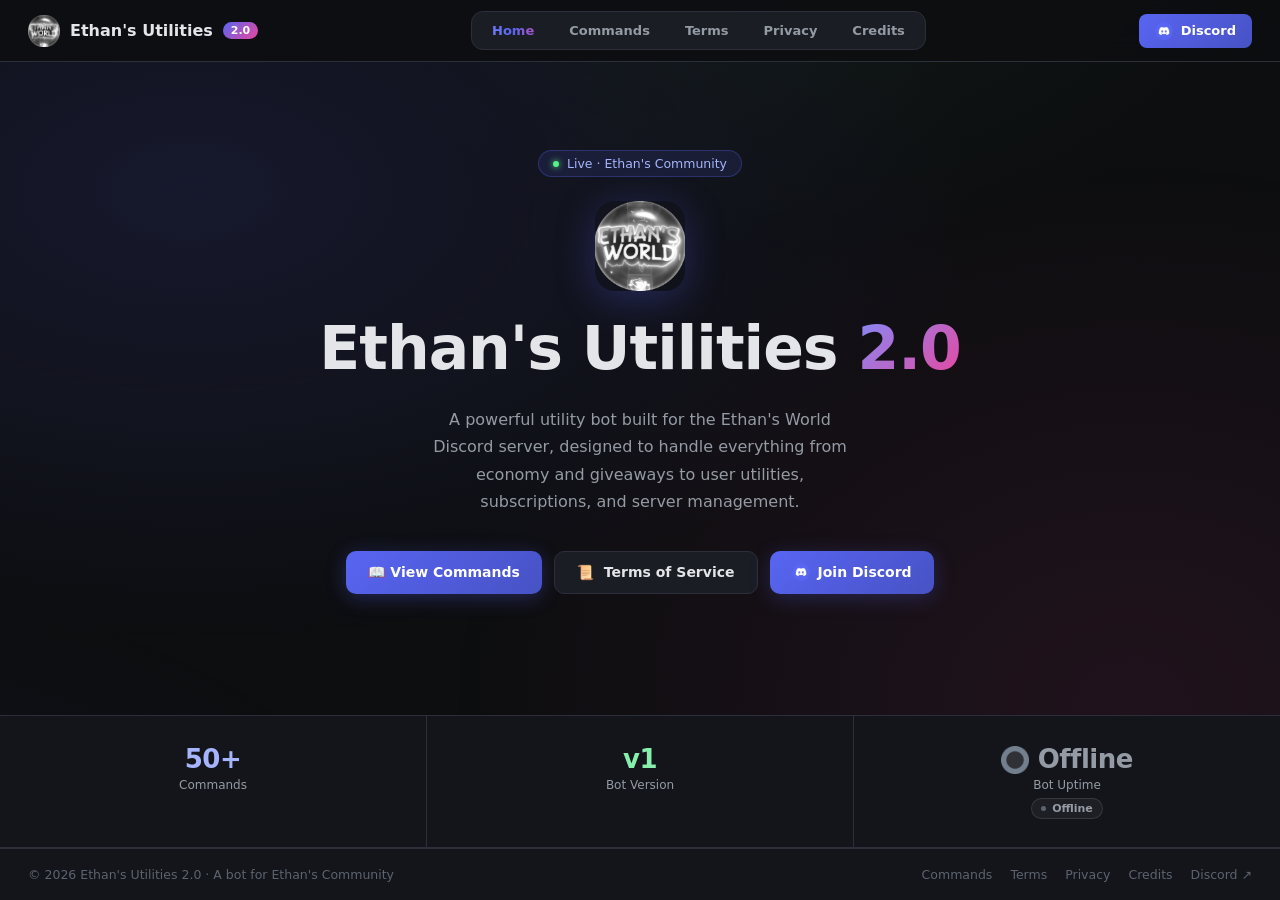
==== index.html @ a6b32e6d "Changes to be committed: Publication" ====
<!DOCTYPE html>
<html lang="en">
<head>
<meta charset="UTF-8"/>
<meta name="viewport" content="width=device-width, initial-scale=1.0"/>
<title>Ethan's Utilities 2.0</title>
<link rel="icon" href="EthanIconClean.gif"/>
<link rel="stylesheet" href="style.css"/>
<meta property="og:title" content="Ethan's Utilities 2.0"/>
<meta property="og:description" content="A powerful utility bot built for the Ethan's World Discord server, designed to handle everything from economy and giveaways to user utilities, subscriptions, and server management."/>
<meta property="og:image" content="Icons/EthansWorldBanner.png"/>
<meta property="og:type" content="website"/>
<meta name="theme-color" content="#5865f2"/>
<meta name="twitter:card" content="summary_large_image"/>
</head>
<body>


<nav class="nav" id="main-nav">
  <a class="nav-brand" href="/">
    <img src="EthanIconClean.gif" alt="Ethan's Utilities"/>
    Ethan's Utilities
    <span class="ver">2.0</span>
  </a>
  <div class="nav-links">
    <a href="/" class="active">Home</a>
    <a href="guide">Commands</a>
    <a href="terms">Terms</a>
    <a href="privacy">Privacy</a>
    <a href="credits">Credits</a>
  </div>
  <a class="nav-cta" href="https://discord.gg/ethansworld" target="_blank">
    <img class="nav-icon" src="Icons/Discord%20Icon.png" alt="Discord"/>
    <span>Discord</span>
  </a>
  <button class="nav-burger" id="nav-burger" aria-label="Open menu">
    <span></span><span></span><span></span>
  </button>
</nav>
<nav class="nav-mobile" id="nav-mobile">
  <a href="/" class="active">Home</a>
  <a href="guide">Commands</a>
  <a href="terms">Terms</a>
  <a href="privacy">Privacy</a>
  <a href="credits">Credits</a>
  <a href="https://discord.gg/ethansworld" target="_blank" class="nav-mobile-discord">
    <img src="Icons/Discord%20Icon.png" width="16" height="16" alt=""/> Join Discord
  </a>
</nav>

<div class="hero">
  <div class="hero-pill anim-hero-pill">
    <span class="dot"></span> Live · Ethan's Community
  </div>

  <img class="hero-logo anim-hero-logo"
       src="EthanIconClean.gif"
       alt="Ethan's Utilities"/>

  <h1 class="anim-hero-h1">Ethan's Utilities <em>2.0</em></h1>
  <p class="anim-hero-p">A powerful utility bot built for the Ethan's World Discord server, designed to handle everything from economy and giveaways to user utilities, subscriptions, and server management.</p>

  <div class="hero-btns anim-hero-btns">
    <a class="btn btn-accent" href="guide">📖 View Commands</a>
    <a class="btn btn-ghost"  href="terms"><img src="Icons/Scroll.png" width="17" height="17" alt="" style="object-fit:contain;vertical-align:middle;margin-right:2px"/> Terms of Service</a>
    <a class="btn btn-discord" href="https://discord.gg/ethansworld" target="_blank"><img src="Icons/Discord%20Icon.png" width="18" height="18" alt="" style="object-fit:contain;vertical-align:middle"/> Join Discord</a>
  </div>
</div>

<div class="home-stats">
  <div class="stat">
    <div class="stat-n" style="color:#a5b4fc">50+</div>
    <div class="stat-l">Commands</div>
  </div>
  <div class="stat">
    <div class="stat-n" style="color:#86efac">v1</div>
    <div class="stat-l">Bot Version</div>
  </div>
  <div class="stat" id="uptime-stat">
    <div class="stat-n" id="uptime-val" style="color:var(--sub)">Offline</div>
    <div class="stat-l">Bot Uptime</div>
    <div class="uptime-tag" id="uptime-tag" style="display:inline-flex;background:rgba(148,155,164,.08);border:1px solid rgba(148,155,164,.2);color:var(--sub)">
      <span style="width:5px;height:5px;border-radius:50%;background:var(--dim);display:inline-block"></span><span>Offline</span>
    </div>
  </div>
</div>

<footer>
  <span>© 2026 Ethan's Utilities 2.0 · A bot for Ethan's Community</span>
  <div class="foot-links">
    <a href="guide">Commands</a>
    <a href="terms">Terms</a>
    <a href="privacy">Privacy</a>
    <a href="credits">Credits</a>
    <a href="https://discord.gg/ethansworld" target="_blank">Discord ↗</a>
  </div>
</footer>

<script>

const STATUS_API  = 'http://142.248.80.164:9768/status';
const OFFLINE_ICON = 'Icons/Offline.png';

const PROXIES = [
  u => `https://api.allorigins.win/raw?url=${encodeURIComponent(u)}`,
  u => `https://corsproxy.io/?${encodeURIComponent(u)}`,
  u => `https://api.codetabs.com/v1/proxy?quest=${encodeURIComponent(u)}`,
];

function fmtUptime(sec) {
  const d = Math.floor(sec / 86400);
  const h = Math.floor((sec % 86400) / 3600);
  const m = Math.floor((sec % 3600) / 60);
  if (d > 0) return `${d}d ${h}h`;
  if (h > 0) return `${h}h ${m}m`;
  return `${m}m`;
}

function showOnline(el, tag, uptime) {
  el.textContent = fmtUptime(uptime);
  el.style.color = '#86efac';
  tag.style.cssText = 'display:inline-flex';
  tag.innerHTML = '<span class="dot-g"></span><span>Online</span>';
}

function showOffline(el, tag) {
  el.innerHTML = `<img src="${OFFLINE_ICON}" width="28" height="28" style="object-fit:contain;vertical-align:middle"/> Offline`;
  el.style.color = 'var(--sub)';
  tag.style.display    = 'inline-flex';
  tag.style.background = 'rgba(148,155,164,.08)';
  tag.style.border     = '1px solid rgba(148,155,164,.2)';
  tag.style.color      = 'var(--sub)';
  tag.innerHTML = '<span style="width:5px;height:5px;border-radius:50%;background:var(--dim);display:inline-block"></span><span>Offline</span>';
}

async function fetchStatus() {
  if (!STATUS_API) return;
  const el   = document.getElementById('uptime-val');
  const tag  = document.getElementById('uptime-tag');
  showOffline(el, tag);
  const bust = Date.now();
  const target = `${STATUS_API}?_t=${bust}`;

  for (const proxy of PROXIES) {
    try {
      const res = await fetch(proxy(target), { signal: AbortSignal.timeout(6000), cache: 'no-store' });
      if (!res.ok) continue;
      const data = await res.json();
      if (data.online && typeof data.uptime === 'number') {
        showOnline(el, tag, data.uptime);
      } else {
        showOffline(el, tag);
      }
      return; 
    } catch {
      
    }
  }

}

fetchStatus();
setInterval(fetchStatus, 60000);
</script>
<script>

(function() {
  const burger = document.getElementById('nav-burger');
  const mobile = document.getElementById('nav-mobile');
  burger.addEventListener('click', () => {
    const open = mobile.classList.toggle('open');
    burger.classList.toggle('open', open);
    burger.setAttribute('aria-label', open ? 'Close menu' : 'Open menu');
  });
  mobile.querySelectorAll('a').forEach(a => a.addEventListener('click', () => {
    mobile.classList.remove('open');
    burger.classList.remove('open');
  }));

  
  const obs = new IntersectionObserver((entries) => {
    entries.forEach(e => { if (e.isIntersecting) { e.target.classList.add('visible'); obs.unobserve(e.target); } });
  }, { threshold: 0.1 });
  document.querySelectorAll('.stat').forEach(el => { el.classList.add('reveal'); obs.observe(el); });
})();
</script>
</body>
</html>
---- style.css ----
/* ─── Base ───────────────────────────────────────────────────────── */
:root {
  --bg:       #0d0e10;
  --s1:       #13151a;
  --s2:       #1a1d24;
  --s3:       #21242d;
  --border:   #2c2f3a;
  --accent:   #5865f2;
  --accentlo: rgba(88,101,242,0.12);
  --accentbr: rgba(88,101,242,0.3);
  --pink:     #eb459e;
  --green:    #57f287;
  --yellow:   #fee75c;
  --red:      #ed4245;
  --text:     #e3e5e8;
  --sub:      #949ba4;
  --dim:      #5c6370;
  --rule:     #58a6ff;
}
*,*::before,*::after { box-sizing: border-box; margin: 0; padding: 0; }
html { scroll-behavior: smooth; }
body {
  font-family: 'Segoe UI', system-ui, -apple-system, sans-serif;
  background: var(--bg); color: var(--text);
  min-height: 100vh; display: flex; flex-direction: column;
  -webkit-font-smoothing: antialiased;
  position: relative;
}

/* ─── Global animated background ─────────────────────────────────── */
/* Pure CSS, transform-only → zero paint/layout cost, GPU composited  */
body::before {
  content: '';
  position: fixed;
  /* Oversized so drift never reveals edges */
  inset: -30%;
  z-index: -1;
  pointer-events: none;
  background:
    radial-gradient(ellipse 55% 45% at 28% 32%,  rgba(88,101,242,.13)  0%, transparent 70%),
    radial-gradient(ellipse 48% 55% at 74% 68%,  rgba(235,69,158,.09)  0%, transparent 70%),
    radial-gradient(ellipse 35% 35% at 58% 12%,  rgba(87,242,135,.05)  0%, transparent 70%),
    radial-gradient(ellipse 40% 30% at 10% 80%,  rgba(88,101,242,.06)  0%, transparent 70%);
  will-change: transform;
  animation: bg-drift 28s ease-in-out infinite alternate;
}
@keyframes bg-drift {
  0%   { transform: translate(0%,   0%)   scale(1);    }
  25%  { transform: translate(-2%,  1.5%) scale(1.02); }
  50%  { transform: translate(1%,   -2%)  scale(.99);  }
  75%  { transform: translate(2.5%, 1%)   scale(1.01); }
  100% { transform: translate(-1%,  2.5%) scale(1.02); }
}

a { color: inherit; text-decoration: none; }
button { cursor: pointer; border: none; background: none; font: inherit; color: inherit; }

/* ─── Link underline animation ────────────────────────────────────── */

/* Nav + footer: block/flex children — use translateX slide (needs overflow:hidden) */
.nav-links a,
.foot-links a,
.nav-mobile.open a:not(.nav-mobile-discord) {
  position: relative;
  overflow: hidden;
}
.nav-links a::after,
.foot-links a::after,
.nav-mobile.open a:not(.nav-mobile-discord)::after {
  content: '';
  position: absolute;
  bottom: 0; left: 0;
  height: 2px; width: 100%;
  background: linear-gradient(90deg, #818cf8, #5865f2, #eb459e, #5865f2, #818cf8);
  background-size: 200% auto;
  transform: translateX(-101%);
  transition: transform .38s cubic-bezier(.4,0,.2,1);
  border-radius: 2px;
  pointer-events: none;
}
.nav-links a:not(.active):hover::after,
.foot-links a:hover::after,
.nav-mobile.open a:not(.active):not(.nav-mobile-discord):hover::after {
  transform: translateX(0%);
  animation: link-gradient 3s linear infinite;
}

/* Inline content links: use scaleX — no overflow:hidden needed, safe for wrapping text */
.inner a:not(.btn),
.priv-block a,
.verdict a,
.tos-notice a {
  position: relative;
}
.inner a:not(.btn)::after,
.priv-block a::after,
.verdict a::after,
.tos-notice a::after {
  content: '';
  position: absolute;
  bottom: 0; left: 0;
  height: 2px; width: 100%;
  background: linear-gradient(90deg, #818cf8, #5865f2, #eb459e, #5865f2, #818cf8);
  background-size: 200% auto;
  transform: scaleX(0);
  transform-origin: left;
  transition: transform .38s cubic-bezier(.4,0,.2,1);
  border-radius: 2px;
  pointer-events: none;
}
.inner a:not(.btn):hover::after,
.priv-block a:hover::after,
.verdict a:hover::after,
.tos-notice a:hover::after {
  transform: scaleX(1);
  animation: link-gradient 3s linear infinite;
}

@keyframes link-gradient {
  0%   { background-position: 0%   0%; }
  50%  { background-position: 100% 0%; }
  100% { background-position: 0%   0%; }
}

/* ─── Navbar ─────────────────────────────────────────────────────── */
.nav {
  position: sticky; top: 0; z-index: 200;
  background: rgba(13,14,16,0.88);
  backdrop-filter: blur(16px);
  border-bottom: 1px solid var(--border);
  padding: 0 28px; height: 62px;
  display: flex; align-items: center; justify-content: space-between; gap: 16px;
}

/* ── Burger button — always hidden until mobile breakpoint ── */
.nav-burger {
  display: none; /* hidden on desktop */
  flex-direction: column;
  justify-content: space-between;
  width: 22px; height: 16px;
  background: none; border: none; cursor: pointer; padding: 0; flex-shrink: 0;
  z-index: 202;
}
.nav-burger span {
  display: block; width: 100%; height: 2px;
  background: var(--text); border-radius: 2px;
  transition: transform .28s cubic-bezier(.4,0,.2,1), opacity .2s ease, background .2s;
}
.nav-burger.open span:nth-child(1) { transform: translateY(7px) rotate(45deg); background: #a5b4fc; }
.nav-burger.open span:nth-child(2) { opacity: 0; }
.nav-burger.open span:nth-child(3) { transform: translateY(-7px) rotate(-45deg); background: #a5b4fc; }

/* ── Mobile nav drawer — ONLY renders on mobile ── */
/* On desktop this element MUST NOT appear — achieved via display:none default + media query */
.nav-mobile {
  display: none; /* default hidden on all sizes */
}

@keyframes slideDown {
  from { opacity: 0; transform: translateY(-10px); }
  to   { opacity: 1; transform: translateY(0); }
}
.nav-brand {
  display: flex; align-items: center; gap: 10px;
  font-size: 16px; font-weight: 700; white-space: nowrap;
}
.nav-brand img { width: 32px; height: 32px; border-radius: 8px; object-fit: cover; }
.nav-brand .ver {
  font-size: 11px; font-weight: 600;
  background: linear-gradient(135deg, var(--accent), var(--pink));
  color: #fff; padding: 2px 8px; border-radius: 20px;
}
.nav-links {
  display: flex; gap: 3px;
  background: var(--s2);
  border: 1px solid var(--border);
  border-radius: 12px;
  padding: 4px;
}
.nav-links a {
  font-size: 13px; font-weight: 600; color: var(--sub);
  padding: 7px 16px; border-radius: 8px;
  transition: background .2s, color .2s, box-shadow .2s;
  display: block; white-space: nowrap;
}
.nav-links a:hover { color: var(--text); }
/* Override underline position for pill nav — sit it right under the text */
.nav-links a::after { bottom: 5px; }
/* Only show underline on hover for non-active links */
.nav-links a.active::after { display: none; }
.nav-links a.active {
  background: none;
  box-shadow: none;
  background: linear-gradient(90deg, #818cf8, #5865f2, #eb459e);
  -webkit-background-clip: text;
  -webkit-text-fill-color: transparent;
  background-clip: text;
  font-weight: 700;
}
.nav-cta {
  display: flex; align-items: center; gap: 8px;
  background: linear-gradient(135deg, var(--accent), #4752c4);
  color: #fff; font-size: 13px; font-weight: 600;
  padding: 8px 16px; border-radius: 8px;
  white-space: nowrap;
  transition: filter .15s, transform .15s;
}
.nav-cta:hover { filter: brightness(1.15); transform: translateY(-1px); }
.nav-cta svg { flex-shrink: 0; }

/* ─── Buttons ────────────────────────────────────────────────────── */
.btn {
  display: inline-flex; align-items: center; gap: 8px;
  padding: 12px 22px; border-radius: 10px;
  font-size: 14px; font-weight: 600;
  transition: transform .25s cubic-bezier(.34,1.56,.64,1), box-shadow .3s ease, filter .2s ease;
  white-space: nowrap;
  position: relative; overflow: hidden;
  isolation: isolate;
}

/* ── Shimmer sweep ── */
.btn::after {
  content: '';
  position: absolute;
  inset: 0;
  background: linear-gradient(105deg,
    transparent 35%,
    rgba(255,255,255,0.18) 50%,
    transparent 65%
  );
  transform: translateX(-100%) skewX(-15deg);
  transition: none;
  pointer-events: none;
  z-index: 1;
}
.btn:hover::after { animation: btn-shimmer .6s cubic-bezier(.4,0,.2,1) forwards; }
@keyframes btn-shimmer {
  0%   { transform: translateX(-120%) skewX(-15deg); opacity: 1; }
  100% { transform: translateX(120%) skewX(-15deg); opacity: 1; }
}

/* ── Glow ring pseudo-element (behind the button) ── */
.btn::before {
  content: '';
  position: absolute;
  inset: -3px;
  border-radius: 14px;
  opacity: 0;
  transition: opacity .3s ease;
  z-index: -1;
  pointer-events: none;
}

/* Lift with spring bounce */
.btn:hover  { transform: translateY(-3px) scale(1.015); }
.btn:active { transform: translateY(0px) scale(0.98); transition-duration: .1s; }

/* ── Accent button ── */
.btn-accent {
  background: linear-gradient(135deg, var(--accent), #4752c4);
  color: #fff;
  box-shadow: 0 4px 20px rgba(88,101,242,.3);
}
.btn-accent::before {
  background: conic-gradient(from 90deg at 50% 50%, #818cf8, #5865f2, #eb459e, #5865f2, #818cf8);
  filter: blur(4px);
}
.btn-accent:hover {
  box-shadow: 0 8px 32px rgba(88,101,242,.55), 0 2px 8px rgba(88,101,242,.3);
}
.btn-accent:hover::before { opacity: 1; }

/* ── Ghost button ── */
.btn-ghost {
  background: var(--s2); color: var(--text);
  border: 1px solid var(--border);
}
.btn-ghost::before {
  background: conic-gradient(from 90deg at 50% 50%, rgba(255,255,255,.15), transparent, rgba(255,255,255,.15));
  filter: blur(3px);
}
.btn-ghost:hover {
  background: var(--s3);
  border-color: rgba(255,255,255,.15);
  box-shadow: 0 6px 20px rgba(0,0,0,.3);
}
.btn-ghost:hover::before { opacity: 0.6; }

/* ── Discord button ── */
.btn-discord {
  background: linear-gradient(135deg, #5865f2, #4752c4);
  color: #fff;
  box-shadow: 0 4px 20px rgba(88,101,242,.25);
}
.btn-discord::before {
  background: conic-gradient(from 90deg at 50% 50%, #818cf8, #5865f2, #4752c4, #5865f2, #818cf8);
  filter: blur(4px);
}
.btn-discord:hover {
  box-shadow: 0 8px 30px rgba(88,101,242,.5), 0 2px 8px rgba(88,101,242,.25);
}
.btn-discord:hover::before { opacity: 1; }

/* ── Pink button ── */
.btn-pink {
  background: linear-gradient(135deg, var(--pink), #a0369d);
  color: #fff; box-shadow: 0 4px 20px rgba(235,69,158,.25);
}
.btn-pink:hover {
  filter: brightness(1.12);
  box-shadow: 0 8px 28px rgba(235,69,158,.45);
}

/* ─── Inner page wrapper ─────────────────────────────────────────── */
.inner { width: 100%; max-width: 860px; margin: 0 auto; padding: 56px 24px 90px; flex: 1; }
.inner-header { margin-bottom: 40px; }
.inner-header h2 { font-size: 28px; font-weight: 800; letter-spacing: -0.5px; margin-bottom: 6px; }
.inner-header p { font-size: 14px; color: var(--sub); }
.divider { height: 1px; background: var(--border); margin: 32px 0; }

/* ─── HOME ───────────────────────────────────────────────────────── */
.hero {
  display: flex; flex-direction: column; align-items: center;
  text-align: center; padding: 88px 24px 64px; gap: 24px;
  flex: 1;
}
.hero-pill {
  display: inline-flex; align-items: center; gap: 8px;
  background: var(--accentlo); border: 1px solid var(--accentbr);
  color: #a5b4fc; font-size: 12.5px; font-weight: 500;
  padding: 5px 14px; border-radius: 20px;
}
.hero-pill .dot {
  width: 6px; height: 6px; border-radius: 50%;
  background: var(--green); display: inline-block;
  box-shadow: 0 0 6px var(--green);
}
.hero-logo {
  width: 90px; height: 90px; border-radius: 20px;
  object-fit: cover;
  box-shadow: 0 8px 40px rgba(88,101,242,0.3);
}
.hero h1 {
  font-size: clamp(34px,6vw,60px); font-weight: 800;
  line-height: 1.12; letter-spacing: -1px;
}
.hero h1 em {
  font-style: normal;
  background: linear-gradient(135deg, #818cf8, var(--pink));
  -webkit-background-clip: text; -webkit-text-fill-color: transparent; background-clip: text;
}
.hero p { font-size: 16px; color: var(--sub); max-width: 440px; line-height: 1.7; }
.hero-btns { display: flex; gap: 12px; flex-wrap: wrap; justify-content: center; margin-top: 12px; }

/* Stats bar */
.home-stats {
  display: flex; flex-wrap: wrap; justify-content: center;
  border-top: 1px solid var(--border); border-bottom: 1px solid var(--border);
  background: var(--s1);
}
.stat {
  flex: 1; min-width: 130px;
  display: flex; flex-direction: column; align-items: center;
  padding: 28px 20px;
  border-right: 1px solid var(--border);
}
.stat:last-child { border-right: none; }
.stat-n { font-size: 26px; font-weight: 800; letter-spacing: -0.5px; }
.stat-l { font-size: 12px; color: var(--sub); margin-top: 4px; font-weight: 500; }

/* Uptime badge */
.uptime-tag {
  display: inline-flex; align-items: center; gap: 6px;
  font-size: 11px; font-weight: 600;
  background: rgba(87,242,135,.08); border: 1px solid rgba(87,242,135,.2);
  color: #86efac; padding: 3px 9px; border-radius: 20px; margin-top: 6px;
}
.uptime-tag .dot-g { width: 5px; height: 5px; border-radius: 50%; background: var(--green); animation: pulse-g 2s infinite; }
@keyframes pulse-g { 0%,100%{ opacity:1; box-shadow:0 0 0 0 rgba(87,242,135,.4); } 50%{ opacity:.8; box-shadow:0 0 0 4px rgba(87,242,135,0); } }

/* ─── COMMANDS ───────────────────────────────────────────────────── */
.cmd-tabs { display: flex; gap: 6px; flex-wrap: wrap; margin-bottom: 32px; }
.cmd-tab {
  font-size: 13px; font-weight: 600;
  padding: 7px 16px; border-radius: 8px;
  background: var(--s2); color: var(--sub);
  border: 1px solid var(--border);
  transition: background .15s, color .15s, border-color .15s;
}
.cmd-tab:hover { color: var(--text); }
.cmd-tab.active { background: var(--accentlo); color: #a5b4fc; border-color: var(--accentbr); }
.cmd-section { display: none; }
.cmd-section.on { display: block; }
.cmd-group { margin-bottom: 32px; }
.cmd-group-title {
  font-size: 13px; font-weight: 700; color: var(--sub);
  text-transform: uppercase; letter-spacing: .8px;
  margin-bottom: 12px;
  display: flex; align-items: center; gap: 8px;
}
.cmd-group-title::after { content: ''; flex: 1; height: 1px; background: var(--border); }
.cmd-grid { display: flex; flex-direction: column; gap: 6px; }
.cmd-card {
  display: flex; align-items: flex-start; gap: 14px;
  background: var(--s1); border: 1px solid var(--border);
  border-radius: 10px; padding: 14px 16px;
  transition: border-color .15s, background .15s;
}
.cmd-card:hover { background: var(--s2); border-color: #3d4252; }
.cmd-chip {
  min-width: 38px; height: 38px;
  background: var(--accentlo); border: 1px solid var(--accentbr);
  border-radius: 8px; display: flex; align-items: center; justify-content: center;
  font-size: 17px; flex-shrink: 0;
}
.cmd-name {
  font-family: 'Courier New', Courier, monospace;
  font-size: 13.5px; font-weight: 700; color: #a5b4fc;
  margin-bottom: 3px;
}
.cmd-desc { font-size: 13px; color: var(--sub); line-height: 1.5; }
.cmd-badge {
  background: var(--s3); padding: 1px 5px; border-radius: 4px;
  font-size: 12px; font-family: 'Courier New', monospace;
}
.info-box {
  background: var(--s1); border: 1px solid var(--border);
  border-radius: 10px; padding: 14px 16px;
  font-size: 13px; color: var(--sub); line-height: 1.6;
}
.info-box-gold {
  background: rgba(251,191,36,.05); border: 1px solid rgba(251,191,36,.2);
  border-radius: 10px; padding: 14px 16px;
  font-size: 13px; color: #fcd34d; line-height: 1.6;
}

/* ─── TOS ────────────────────────────────────────────────────────── */
.tos-notice {
  display: flex; align-items: flex-start; gap: 12px;
  background: var(--accentlo); border: 1px solid var(--accentbr);
  border-radius: 10px; padding: 16px 18px; margin-bottom: 32px;
  font-size: 13.5px; color: #a5b4fc; line-height: 1.6;
}
.tos-notice .icon { font-size: 18px; flex-shrink: 0; margin-top: 1px; }
.rule-list { display: flex; flex-direction: column; gap: 2px; }
.rule-item {
  display: flex; gap: 14px; align-items: flex-start;
  padding: 16px; border-radius: 10px;
  transition: background .15s;
}
.rule-item:hover { background: var(--s1); }
.rule-num {
  min-width: 32px; height: 32px;
  background: var(--s2); border: 1px solid var(--border);
  border-radius: 7px; display: flex; align-items: center; justify-content: center;
  font-size: 11.5px; font-weight: 700; color: var(--sub); flex-shrink: 0; margin-top: 1px;
}
.rule-title { font-size: 14px; font-weight: 700; color: var(--text); margin-bottom: 5px; }
.rule-text { font-size: 13.5px; color: var(--sub); line-height: 1.65; padding-left: 10px; border-left: 2px solid var(--border); }
.rule-text ul { padding-left: 14px; margin-top: 4px; }
.rule-text ul li { list-style: disc; margin-bottom: 3px; }
.rule-sep { height: 1px; background: var(--border); margin: 4px 16px; }
.verdict {
  margin-top: 24px;
  background: rgba(87,242,135,.05); border: 1px solid rgba(87,242,135,.2);
  border-radius: 10px; padding: 16px 18px;
  font-size: 13.5px; color: #9ef5be; line-height: 1.65;
}
.verdict strong { color: var(--green); }

/* ─── PRIVACY ────────────────────────────────────────────────────── */
.priv-block {
  background: var(--s1); border: 1px solid var(--border);
  border-radius: 12px; padding: 24px 26px; margin-bottom: 14px;
}
.priv-block h3 { font-size: 15px; font-weight: 700; margin-bottom: 12px; display: flex; align-items: center; gap: 9px; }
.priv-block p, .priv-block li { font-size: 13.5px; color: var(--sub); line-height: 1.7; }
.priv-block ul { padding-left: 18px; margin-top: 8px; }
.priv-block li { margin-bottom: 4px; }
.priv-block a { color: var(--accent); }
.priv-block a:hover { text-decoration: underline; }

/* ─── Level badge ────────────────────────────────────────────────── */
.lvl-badge {
  display: inline-block; font-size: 10.5px; font-weight: 700;
  background: rgba(251,191,36,.12); color: #fcd34d;
  border: 1px solid rgba(251,191,36,.25);
  padding: 1px 7px; border-radius: 20px;
  margin-left: 6px; vertical-align: middle;
}

/* ─── Custom icons ───────────────────────────────────────────────── */
.page-icon {
  width: 28px; height: 28px; object-fit: contain;
  vertical-align: middle; margin-right: 6px;
}
.nav-icon {
  width: 18px; height: 18px; object-fit: contain;
  vertical-align: middle;
}
.tos-icon {
  width: 22px; height: 22px; object-fit: contain;
  flex-shrink: 0; margin-top: 1px;
}

/* ─── CREDITS ────────────────────────────────────────────────────── */
.credits-hero {
  text-align: center; padding: 48px 24px 32px;
  display: flex; flex-direction: column; align-items: center; gap: 12px;
}
.credits-hero img { width: 72px; height: 72px; border-radius: 16px; box-shadow: 0 6px 32px rgba(88,101,242,.3); }
.credits-hero h2 { font-size: 24px; font-weight: 800; }
.credits-hero p { font-size: 13.5px; color: var(--sub); max-width: 400px; line-height: 1.65; }
.version-badge {
  display: inline-flex; align-items: center; gap: 8px;
  background: linear-gradient(135deg, rgba(88,101,242,.15), rgba(235,69,158,.1));
  border: 1px solid rgba(88,101,242,.3);
  color: #a5b4fc; font-size: 13px; font-weight: 700;
  padding: 6px 16px; border-radius: 20px;
}
.credit-grid { display: flex; flex-direction: column; gap: 10px; margin-bottom: 32px; }
.credit-card {
  display: flex; align-items: center; gap: 16px;
  background: var(--s1); border: 1px solid var(--border);
  border-radius: 12px; padding: 18px 20px;
  transition: border-color .15s, background .15s;
}
.credit-card:hover { background: var(--s2); border-color: #3d4252; }
.credit-avatar {
  width: 48px; height: 48px; border-radius: 50%;
  background: linear-gradient(135deg, var(--accent), var(--pink));
  display: flex; align-items: center; justify-content: center;
  font-size: 20px; flex-shrink: 0;
  border: 2px solid var(--border);
}
.credit-avatar.gold { background: linear-gradient(135deg, #f59e0b, #d97706); }
.credit-avatar.blue { background: linear-gradient(135deg, #3b82f6, #1d4ed8); }
.credit-avatar.purple { background: linear-gradient(135deg, #8b5cf6, #6d28d9); }
.credit-avatar.teal { background: linear-gradient(135deg, #14b8a6, #0d9488); }
.credit-info { flex: 1; }
.credit-name { font-size: 15px; font-weight: 700; color: var(--text); margin-bottom: 3px; }
.credit-role {
  display: inline-block; font-size: 11.5px; font-weight: 600;
  padding: 2px 9px; border-radius: 20px; margin-bottom: 5px;
}
.role-founder { background: rgba(245,158,11,.12); color: #fbbf24; border: 1px solid rgba(245,158,11,.25); }
.role-dev { background: rgba(88,101,242,.12); color: #a5b4fc; border: 1px solid rgba(88,101,242,.25); }
.role-contributor { background: rgba(139,92,246,.12); color: #c4b5fd; border: 1px solid rgba(139,92,246,.25); }
.role-tester { background: rgba(20,184,166,.12); color: #5eead4; border: 1px solid rgba(20,184,166,.25); }
.credit-id { font-size: 12px; color: var(--dim); font-family: 'Courier New', monospace; }
.testers-grid { display: grid; grid-template-columns: repeat(auto-fill, minmax(240px, 1fr)); gap: 8px; }

/* ─── FOOTER ─────────────────────────────────────────────────────── */
footer {
  background: var(--s1); border-top: 1px solid var(--border);
  padding: 18px 28px;
  display: flex; align-items: center; justify-content: space-between;
  flex-wrap: wrap; gap: 12px;
}
footer span { font-size: 12.5px; color: var(--dim); }
.foot-links { display: flex; gap: 18px; align-items: center; }
.foot-links a { font-size: 12.5px; color: var(--dim); transition: color .15s; }
.foot-links a:hover { color: var(--sub); }

/* ─── Entrance animations ────────────────────────────────────────── */
@keyframes fadeInUp {
  from { opacity: 0; transform: translateY(18px); }
  to   { opacity: 1; transform: translateY(0); }
}
@keyframes fadeIn {
  from { opacity: 0; }
  to   { opacity: 1; }
}
.anim-hero-pill { animation: fadeInUp .5s ease .05s both; }
.anim-hero-logo  { animation: fadeInUp .5s ease .1s  both; }
.anim-hero-h1    { animation: fadeInUp .5s ease .18s both; }
.anim-hero-p     { animation: fadeInUp .5s ease .26s both; }
.anim-hero-btns  { animation: fadeInUp .5s ease .34s both; }

/* Scroll-reveal (applied by JS) */
.reveal { opacity: 0; transform: translateY(16px); transition: opacity .5s ease, transform .5s ease; }
.reveal.visible { opacity: 1; transform: none; }

/* ─── Responsive ─────────────────────────────────────────────────── */
@media (max-width: 768px) {
  /* Show burger, hide desktop nav elements */
  .nav-burger { display: flex; }
  .nav-links   { display: none; }
  .nav-cta     { display: none; }

  /* Mobile nav drawer — defined ONLY in this breakpoint so it never shows on desktop */
  .nav-mobile.open {
    display: flex;
    flex-direction: column;
    position: fixed;
    top: 62px; left: 0; right: 0;
    background: rgba(10,11,14,0.98);
    backdrop-filter: blur(24px);
    -webkit-backdrop-filter: blur(24px);
    border-bottom: 1px solid var(--border);
    padding: 10px 14px 14px;
    gap: 3px;
    z-index: 201;
    animation: slideDown .22s cubic-bezier(.4,0,.2,1);
    box-shadow: 0 12px 40px rgba(0,0,0,.5);
  }
  .nav-mobile.open a {
    font-size: 14px; font-weight: 600; color: var(--sub);
    padding: 11px 14px; border-radius: 9px;
    transition: background .15s, color .15s;
    display: block;
  }
  .nav-mobile.open a:hover { background: var(--s2); color: var(--text); }
  .nav-mobile.open a.active {
    background: var(--accentlo);
    color: #a5b4fc;
    border: 1px solid var(--accentbr);
  }
  .nav-mobile.open .nav-mobile-discord {
    margin-top: 6px;
    display: flex; align-items: center; gap: 8px; justify-content: center;
    background: linear-gradient(135deg, var(--accent), #4752c4);
    color: #fff; font-size: 14px; font-weight: 600;
    padding: 11px 14px; border-radius: 9px;
  }

  .nav { padding: 0 16px; }
  .inner { padding: 36px 16px 70px; }
  .hero { padding: 60px 16px 48px; }
  .stat { min-width: 100px; padding: 20px 12px; }
  .cmd-tab { font-size: 12px; padding: 6px 12px; }
  footer { padding: 14px 16px; }
  .testers-grid { grid-template-columns: 1fr; }
  .credit-grid { grid-template-columns: 1fr; }
  .hero h1 { font-size: clamp(28px, 9vw, 44px); }
  .hero-btns { flex-direction: column; align-items: stretch; }
  .hero-btns .btn { justify-content: center; }
}

@media (max-width: 480px) {
  .cmd-tabs { gap: 4px; flex-wrap: wrap; }
  .cmd-tab { font-size: 11.5px; padding: 6px 10px; }
  .inner-header h2 { font-size: 22px; }
  .home-stats { flex-direction: column; }
  .stat { border-right: none; border-bottom: 1px solid var(--border); }
  .stat:last-child { border-bottom: none; }
}
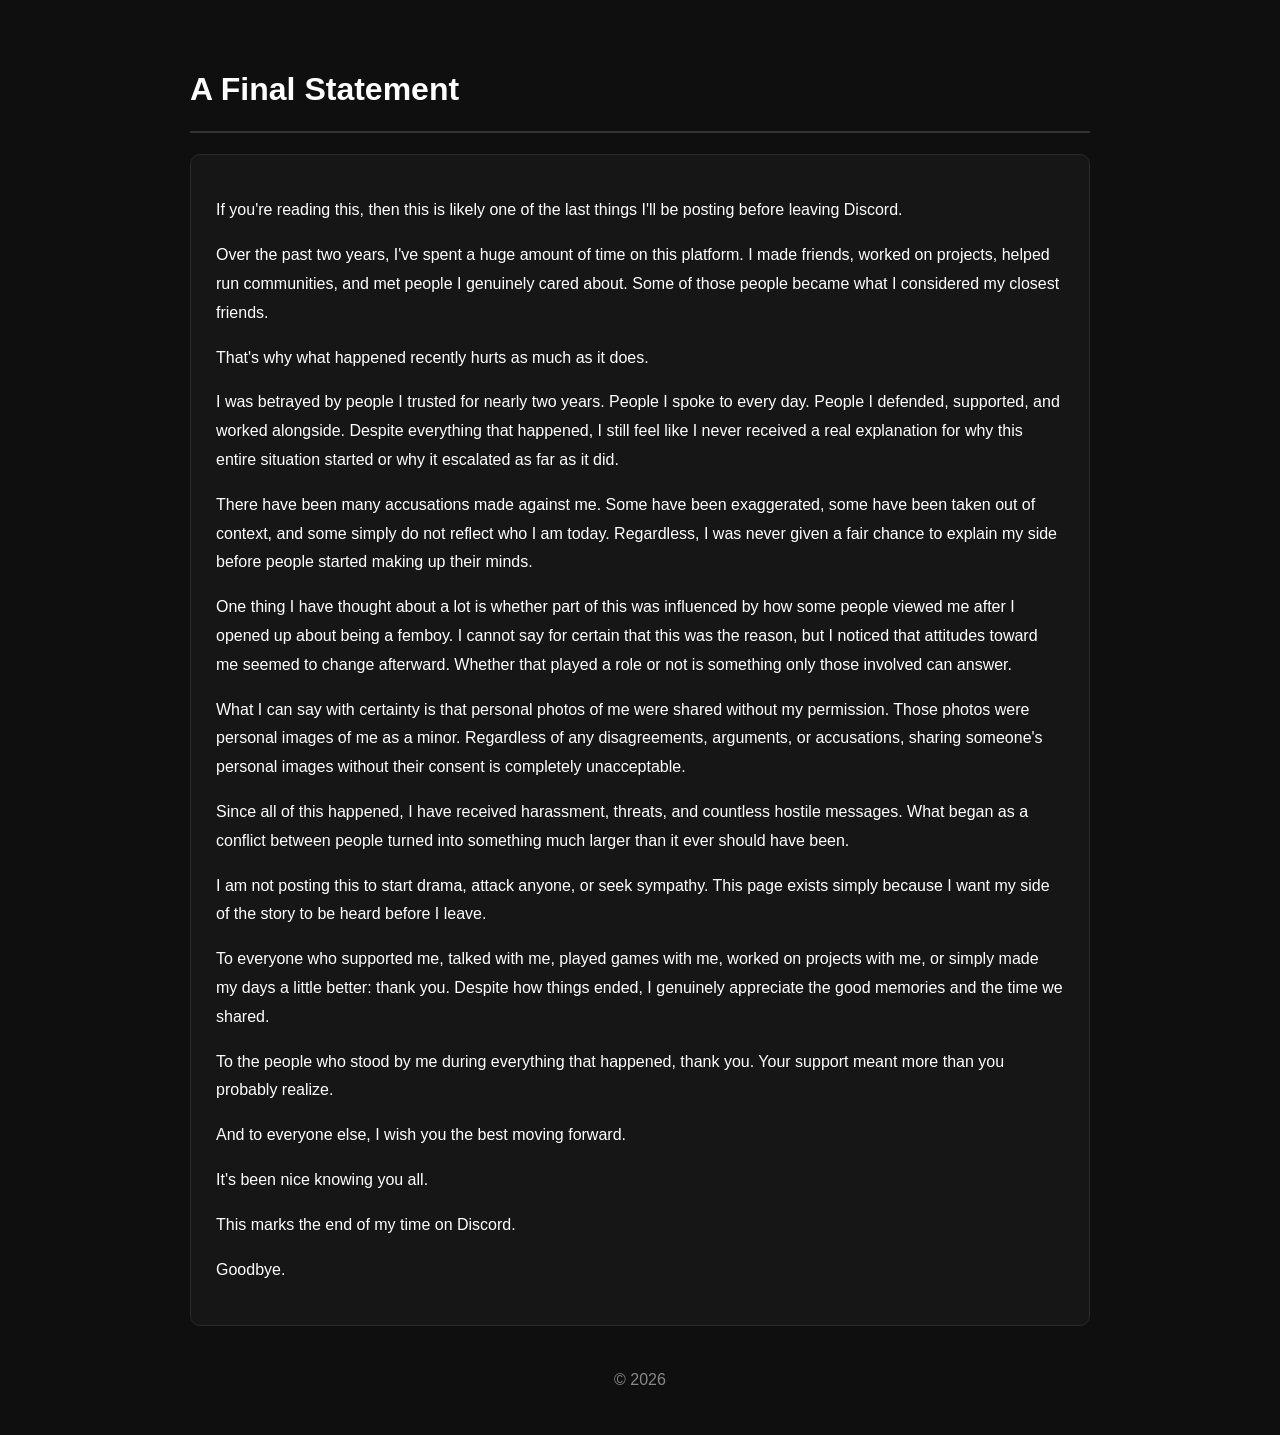
==== commit c0f9eb19: "Update index.html" ====
--- a/index.html
+++ b/index.html
@@ -1,188 +1,112 @@
 <!DOCTYPE html>
+
 <html lang="en">
 <head>
-<meta charset="UTF-8"/>
-<meta name="viewport" content="width=device-width, initial-scale=1.0"/>
-<title>Ethan's Utilities 2.0</title>
-<link rel="icon" href="EthanIconClean.gif"/>
-<link rel="stylesheet" href="style.css"/>
-<meta property="og:title" content="Ethan's Utilities 2.0"/>
-<meta property="og:description" content="A powerful utility bot built for the Ethan's World Discord server, designed to handle everything from economy and giveaways to user utilities, subscriptions, and server management."/>
-<meta property="og:image" content="Icons/EthansWorldBanner.png"/>
-<meta property="og:type" content="website"/>
-<meta name="theme-color" content="#5865f2"/>
-<meta name="twitter:card" content="summary_large_image"/>
+<meta charset="UTF-8">
+<meta name="viewport" content="width=device-width, initial-scale=1.0">
+<title>A Final Statement</title>
+<style>
+body {
+    font-family: Arial, sans-serif;
+    background: #0f0f0f;
+    color: #ffffff;
+    max-width: 900px;
+    margin: 0 auto;
+    padding: 40px 20px;
+    line-height: 1.8;
+}
+
+h1 {
+border-bottom: 2px solid #333;
+padding-bottom: 12px;
+}
+
+.container {
+background: #161616;
+border: 1px solid #2a2a2a;
+border-radius: 10px;
+padding: 25px;
+margin-top: 20px;
+}
+
+.footer {
+margin-top: 40px;
+color: #888;
+text-align: center;
+} </style>
+
 </head>
 <body>
 
+<h1>A Final Statement</h1>
 
-<nav class="nav" id="main-nav">
-  <a class="nav-brand" href="/">
-    <img src="EthanIconClean.gif" alt="Ethan's Utilities"/>
-    Ethan's Utilities
-    <span class="ver">2.0</span>
-  </a>
-  <div class="nav-links">
-    <a href="/" class="active">Home</a>
-    <a href="guide">Commands</a>
-    <a href="terms">Terms</a>
-    <a href="privacy">Privacy</a>
-    <a href="credits">Credits</a>
-  </div>
-  <a class="nav-cta" href="https://discord.gg/ethansworld" target="_blank">
-    <img class="nav-icon" src="Icons/Discord%20Icon.png" alt="Discord"/>
-    <span>Discord</span>
-  </a>
-  <button class="nav-burger" id="nav-burger" aria-label="Open menu">
-    <span></span><span></span><span></span>
-  </button>
-</nav>
-<nav class="nav-mobile" id="nav-mobile">
-  <a href="/" class="active">Home</a>
-  <a href="guide">Commands</a>
-  <a href="terms">Terms</a>
-  <a href="privacy">Privacy</a>
-  <a href="credits">Credits</a>
-  <a href="https://discord.gg/ethansworld" target="_blank" class="nav-mobile-discord">
-    <img src="Icons/Discord%20Icon.png" width="16" height="16" alt=""/> Join Discord
-  </a>
-</nav>
+<div class="container">
 
-<div class="hero">
-  <div class="hero-pill anim-hero-pill">
-    <span class="dot"></span> Live · Ethan's Community
-  </div>
+<p>
+If you're reading this, then this is likely one of the last things I'll be posting before leaving Discord.
+</p>
 
-  <img class="hero-logo anim-hero-logo"
-       src="EthanIconClean.gif"
-       alt="Ethan's Utilities"/>
+<p>
+Over the past two years, I've spent a huge amount of time on this platform. I made friends, worked on projects, helped run communities, and met people I genuinely cared about. Some of those people became what I considered my closest friends.
+</p>
 
-  <h1 class="anim-hero-h1">Ethan's Utilities <em>2.0</em></h1>
-  <p class="anim-hero-p">A powerful utility bot built for the Ethan's World Discord server, designed to handle everything from economy and giveaways to user utilities, subscriptions, and server management.</p>
+<p>
+That's why what happened recently hurts as much as it does.
+</p>
 
-  <div class="hero-btns anim-hero-btns">
-    <a class="btn btn-accent" href="guide">📖 View Commands</a>
-    <a class="btn btn-ghost"  href="terms"><img src="Icons/Scroll.png" width="17" height="17" alt="" style="object-fit:contain;vertical-align:middle;margin-right:2px"/> Terms of Service</a>
-    <a class="btn btn-discord" href="https://discord.gg/ethansworld" target="_blank"><img src="Icons/Discord%20Icon.png" width="18" height="18" alt="" style="object-fit:contain;vertical-align:middle"/> Join Discord</a>
-  </div>
+<p>
+I was betrayed by people I trusted for nearly two years. People I spoke to every day. People I defended, supported, and worked alongside. Despite everything that happened, I still feel like I never received a real explanation for why this entire situation started or why it escalated as far as it did.
+</p>
+
+<p>
+There have been many accusations made against me. Some have been exaggerated, some have been taken out of context, and some simply do not reflect who I am today. Regardless, I was never given a fair chance to explain my side before people started making up their minds.
+</p>
+
+<p>
+One thing I have thought about a lot is whether part of this was influenced by how some people viewed me after I opened up about being a femboy. I cannot say for certain that this was the reason, but I noticed that attitudes toward me seemed to change afterward. Whether that played a role or not is something only those involved can answer.
+</p>
+
+<p>
+What I can say with certainty is that personal photos of me were shared without my permission. Those photos were personal images of me as a minor. Regardless of any disagreements, arguments, or accusations, sharing someone's personal images without their consent is completely unacceptable.
+</p>
+
+<p>
+Since all of this happened, I have received harassment, threats, and countless hostile messages. What began as a conflict between people turned into something much larger than it ever should have been.
+</p>
+
+<p>
+I am not posting this to start drama, attack anyone, or seek sympathy. This page exists simply because I want my side of the story to be heard before I leave.
+</p>
+
+<p>
+To everyone who supported me, talked with me, played games with me, worked on projects with me, or simply made my days a little better: thank you. Despite how things ended, I genuinely appreciate the good memories and the time we shared.
+</p>
+
+<p>
+To the people who stood by me during everything that happened, thank you. Your support meant more than you probably realize.
+</p>
+
+<p>
+And to everyone else, I wish you the best moving forward.
+</p>
+
+<p>
+It's been nice knowing you all.
+</p>
+
+<p>
+This marks the end of my time on Discord.
+</p>
+
+<p>
+Goodbye.
+</p>
+
 </div>
 
-<div class="home-stats">
-  <div class="stat">
-    <div class="stat-n" style="color:#a5b4fc">50+</div>
-    <div class="stat-l">Commands</div>
-  </div>
-  <div class="stat">
-    <div class="stat-n" style="color:#86efac">v1</div>
-    <div class="stat-l">Bot Version</div>
-  </div>
-  <div class="stat" id="uptime-stat">
-    <div class="stat-n" id="uptime-val" style="color:var(--sub)">Offline</div>
-    <div class="stat-l">Bot Uptime</div>
-    <div class="uptime-tag" id="uptime-tag" style="display:inline-flex;background:rgba(148,155,164,.08);border:1px solid rgba(148,155,164,.2);color:var(--sub)">
-      <span style="width:5px;height:5px;border-radius:50%;background:var(--dim);display:inline-block"></span><span>Offline</span>
-    </div>
-  </div>
+<div class="footer">
+© 2026
 </div>
 
-<footer>
-  <span>© 2026 Ethan's Utilities 2.0 · A bot for Ethan's Community</span>
-  <div class="foot-links">
-    <a href="guide">Commands</a>
-    <a href="terms">Terms</a>
-    <a href="privacy">Privacy</a>
-    <a href="credits">Credits</a>
-    <a href="https://discord.gg/ethansworld" target="_blank">Discord ↗</a>
-  </div>
-</footer>
-
-<script>
-
-const STATUS_API  = 'http://142.248.80.164:9768/status';
-const OFFLINE_ICON = 'Icons/Offline.png';
-
-const PROXIES = [
-  u => `https://api.allorigins.win/raw?url=${encodeURIComponent(u)}`,
-  u => `https://corsproxy.io/?${encodeURIComponent(u)}`,
-  u => `https://api.codetabs.com/v1/proxy?quest=${encodeURIComponent(u)}`,
-];
-
-function fmtUptime(sec) {
-  const d = Math.floor(sec / 86400);
-  const h = Math.floor((sec % 86400) / 3600);
-  const m = Math.floor((sec % 3600) / 60);
-  if (d > 0) return `${d}d ${h}h`;
-  if (h > 0) return `${h}h ${m}m`;
-  return `${m}m`;
-}
-
-function showOnline(el, tag, uptime) {
-  el.textContent = fmtUptime(uptime);
-  el.style.color = '#86efac';
-  tag.style.cssText = 'display:inline-flex';
-  tag.innerHTML = '<span class="dot-g"></span><span>Online</span>';
-}
-
-function showOffline(el, tag) {
-  el.innerHTML = `<img src="${OFFLINE_ICON}" width="28" height="28" style="object-fit:contain;vertical-align:middle"/> Offline`;
-  el.style.color = 'var(--sub)';
-  tag.style.display    = 'inline-flex';
-  tag.style.background = 'rgba(148,155,164,.08)';
-  tag.style.border     = '1px solid rgba(148,155,164,.2)';
-  tag.style.color      = 'var(--sub)';
-  tag.innerHTML = '<span style="width:5px;height:5px;border-radius:50%;background:var(--dim);display:inline-block"></span><span>Offline</span>';
-}
-
-async function fetchStatus() {
-  if (!STATUS_API) return;
-  const el   = document.getElementById('uptime-val');
-  const tag  = document.getElementById('uptime-tag');
-  showOffline(el, tag);
-  const bust = Date.now();
-  const target = `${STATUS_API}?_t=${bust}`;
-
-  for (const proxy of PROXIES) {
-    try {
-      const res = await fetch(proxy(target), { signal: AbortSignal.timeout(6000), cache: 'no-store' });
-      if (!res.ok) continue;
-      const data = await res.json();
-      if (data.online && typeof data.uptime === 'number') {
-        showOnline(el, tag, data.uptime);
-      } else {
-        showOffline(el, tag);
-      }
-      return; 
-    } catch {
-      
-    }
-  }
-
-}
-
-fetchStatus();
-setInterval(fetchStatus, 60000);
-</script>
-<script>
-
-(function() {
-  const burger = document.getElementById('nav-burger');
-  const mobile = document.getElementById('nav-mobile');
-  burger.addEventListener('click', () => {
-    const open = mobile.classList.toggle('open');
-    burger.classList.toggle('open', open);
-    burger.setAttribute('aria-label', open ? 'Close menu' : 'Open menu');
-  });
-  mobile.querySelectorAll('a').forEach(a => a.addEventListener('click', () => {
-    mobile.classList.remove('open');
-    burger.classList.remove('open');
-  }));
-
-  
-  const obs = new IntersectionObserver((entries) => {
-    entries.forEach(e => { if (e.isIntersecting) { e.target.classList.add('visible'); obs.unobserve(e.target); } });
-  }, { threshold: 0.1 });
-  document.querySelectorAll('.stat').forEach(el => { el.classList.add('reveal'); obs.observe(el); });
-})();
-</script>
 </body>
 </html>
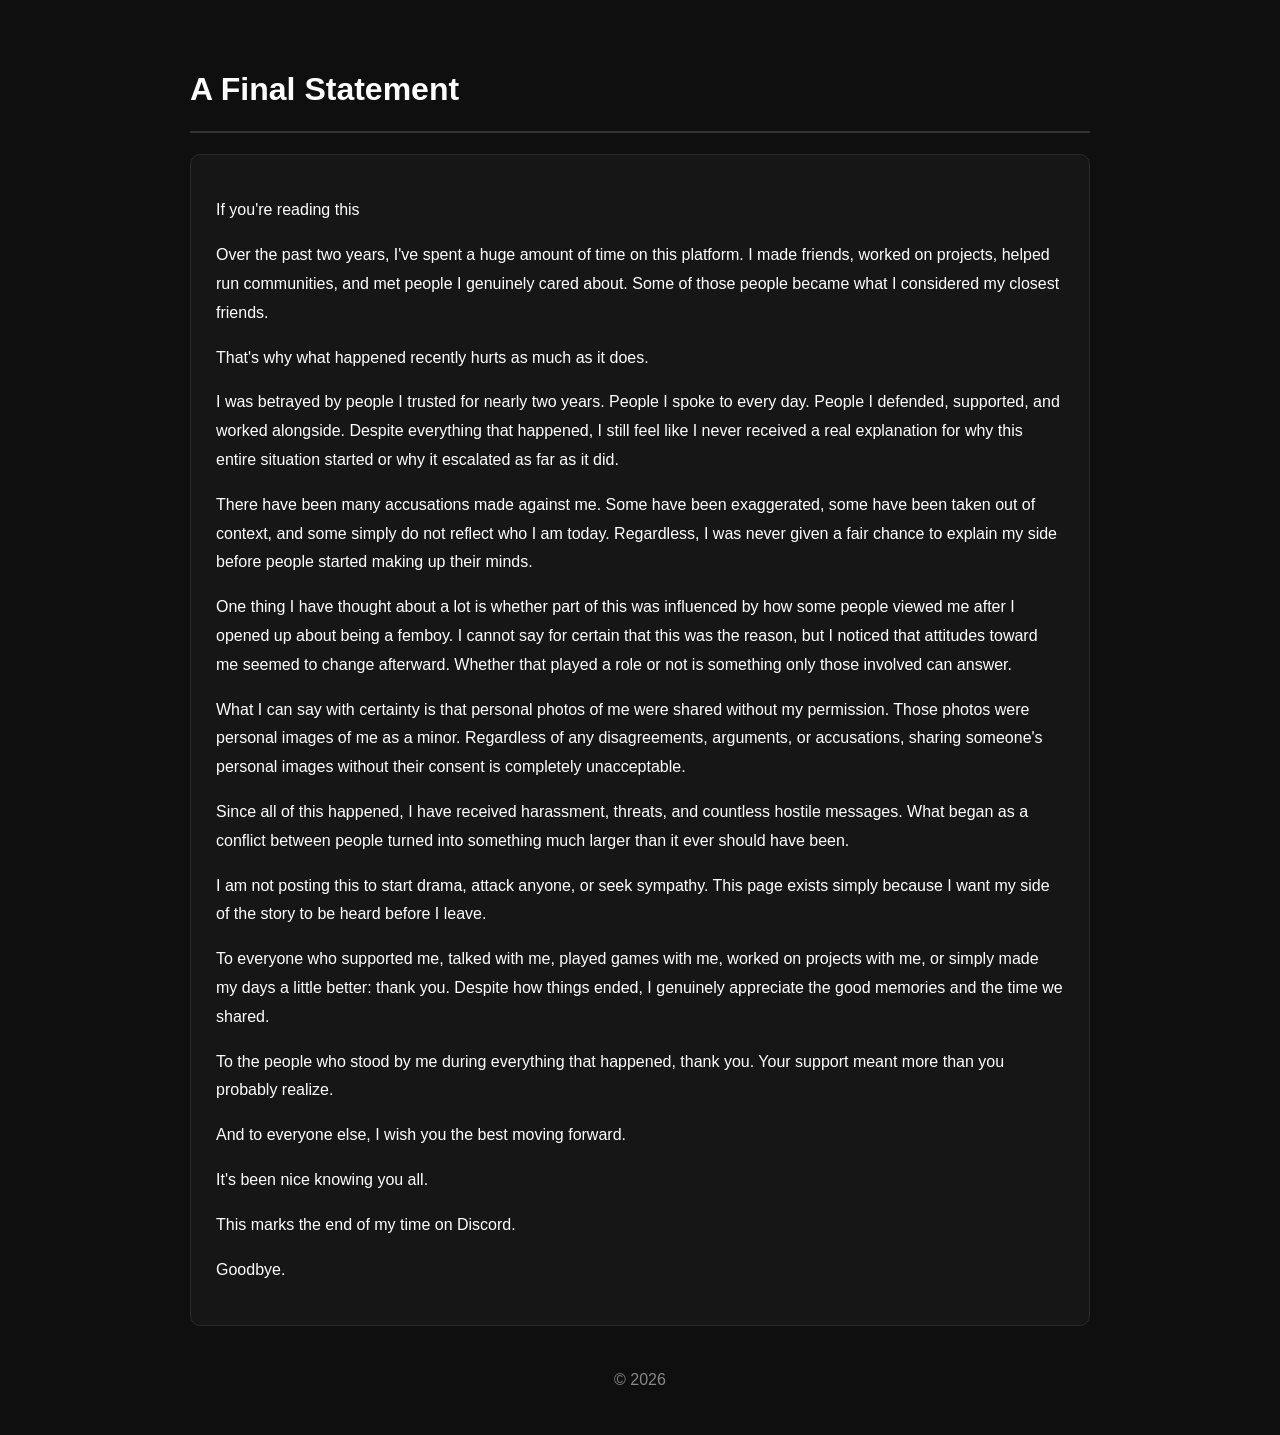
==== commit 980c0572: "a" ====
--- a/index.html
+++ b/index.html
@@ -43,7 +43,7 @@
 <div class="container">
 
 <p>
-If you're reading this, then this is likely one of the last things I'll be posting before leaving Discord.
+If you're reading this
 </p>
 
 <p>
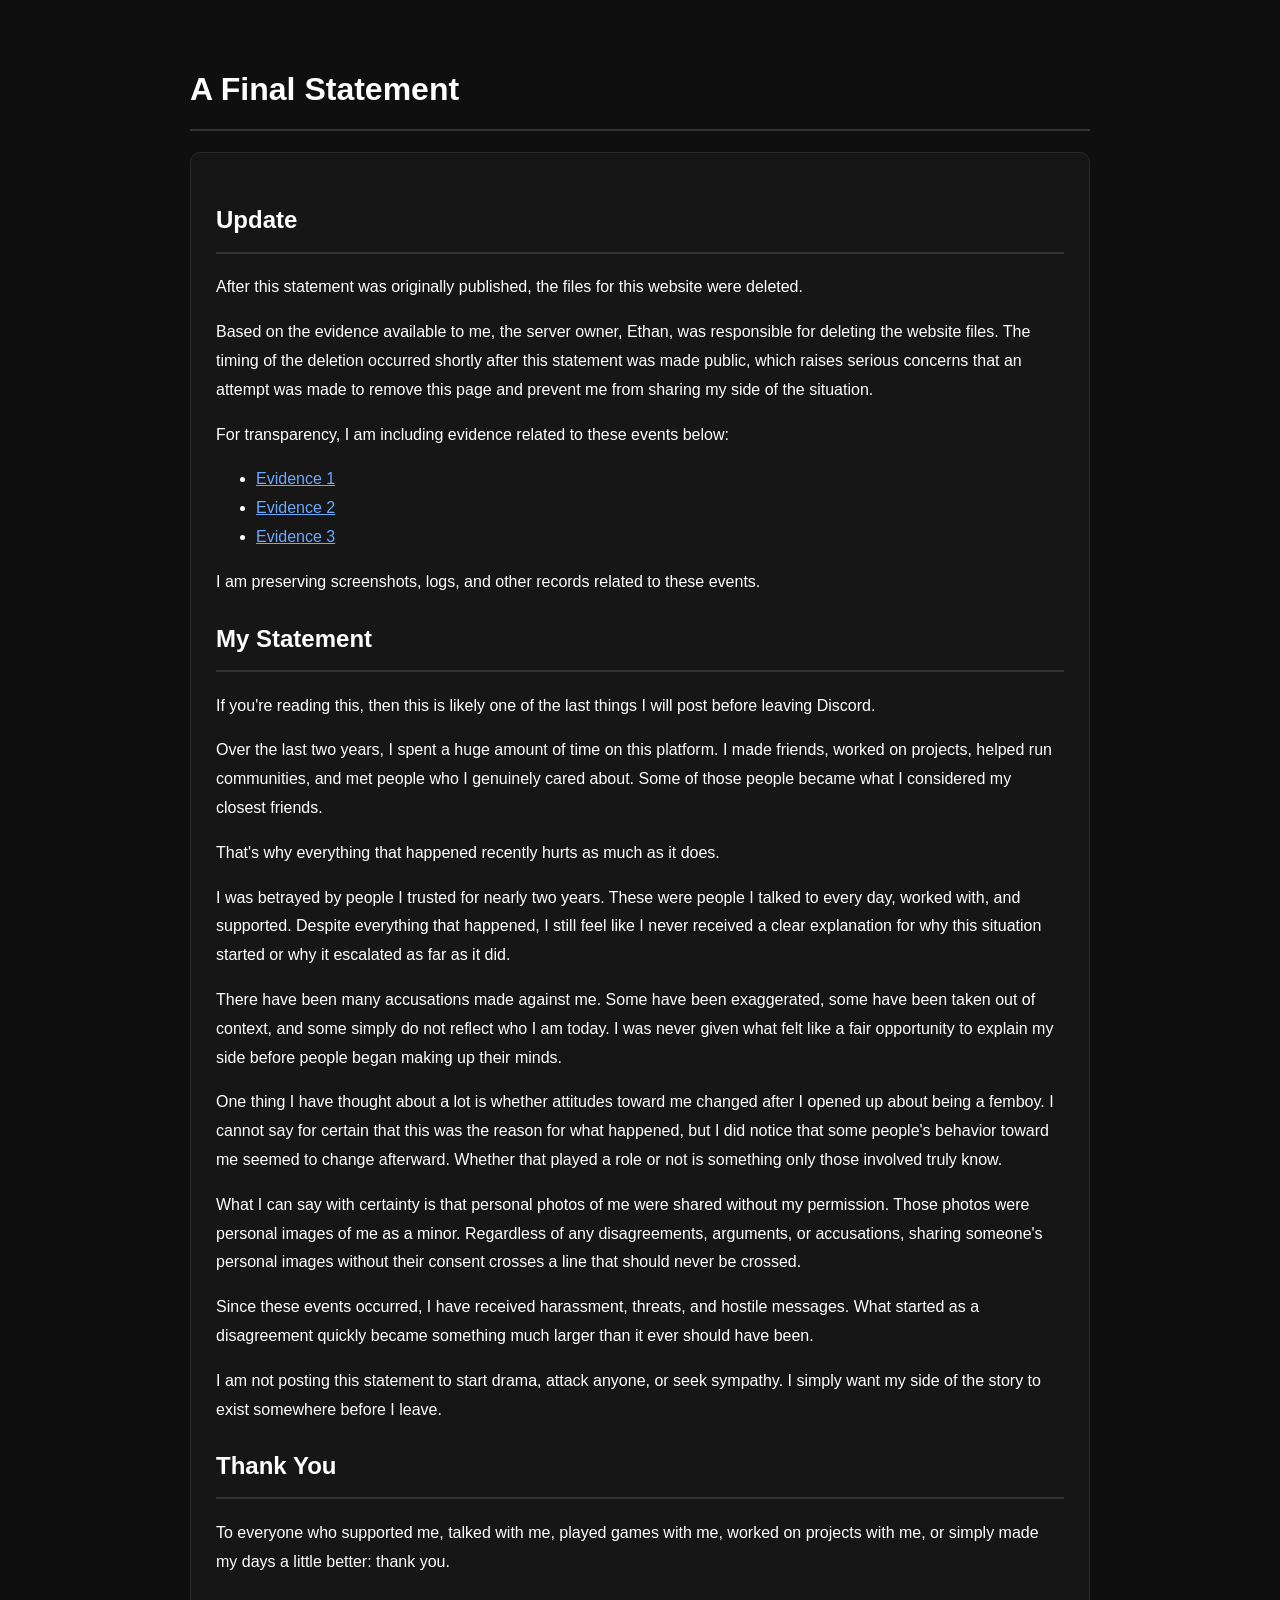
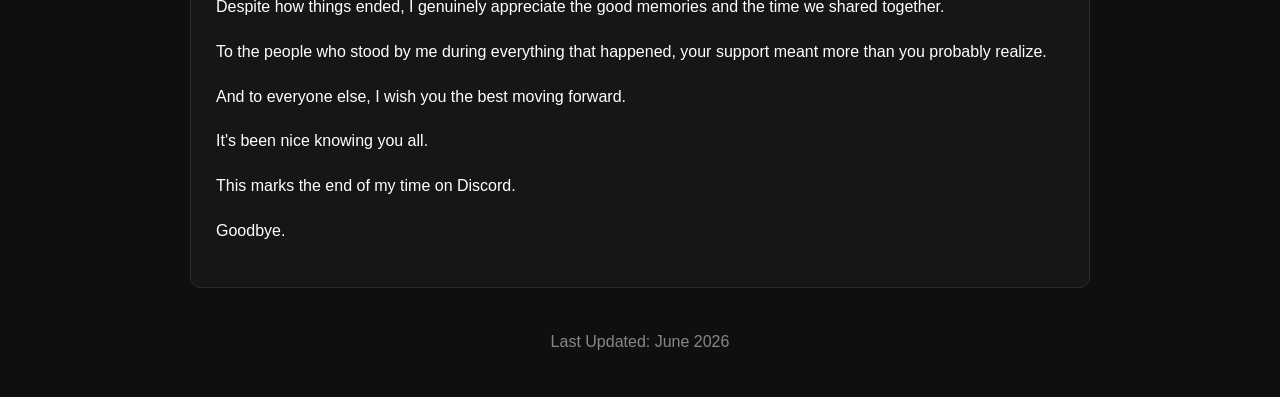
==== commit 7133116a: "Create index.html" ====
--- a/index.html
+++ b/index.html
@@ -5,6 +5,7 @@
 <meta charset="UTF-8">
 <meta name="viewport" content="width=device-width, initial-scale=1.0">
 <title>A Final Statement</title>
+
 <style>
 body {
     font-family: Arial, sans-serif;
@@ -16,24 +17,29 @@
     line-height: 1.8;
 }
 
-h1 {
-border-bottom: 2px solid #333;
-padding-bottom: 12px;
+h1, h2 {
+    border-bottom: 2px solid #333;
+    padding-bottom: 10px;
 }
 
 .container {
-background: #161616;
-border: 1px solid #2a2a2a;
-border-radius: 10px;
-padding: 25px;
-margin-top: 20px;
+    background: #161616;
+    border: 1px solid #2a2a2a;
+    border-radius: 10px;
+    padding: 25px;
+    margin-top: 20px;
+}
+
+a {
+    color: #6da8ff;
 }
 
 .footer {
-margin-top: 40px;
-color: #888;
-text-align: center;
-} </style>
+    margin-top: 40px;
+    color: #888;
+    text-align: center;
+}
+</style>
 
 </head>
 <body>
@@ -42,48 +48,80 @@
 
 <div class="container">
 
+<h2>Update</h2>
+
 <p>
-If you're reading this
+After this statement was originally published, the files for this website were deleted.
 </p>
 
 <p>
-Over the past two years, I've spent a huge amount of time on this platform. I made friends, worked on projects, helped run communities, and met people I genuinely cared about. Some of those people became what I considered my closest friends.
+Based on the evidence available to me, the server owner, Ethan, was responsible for deleting the website files. The timing of the deletion occurred shortly after this statement was made public, which raises serious concerns that an attempt was made to remove this page and prevent me from sharing my side of the situation.
 </p>
 
 <p>
-That's why what happened recently hurts as much as it does.
+For transparency, I am including evidence related to these events below:
+</p>
+
+<ul>
+<li><a href="IMAGE_LINK_1">Evidence 1</a></li>
+<li><a href="IMAGE_LINK_2">Evidence 2</a></li>
+<li><a href="IMAGE_LINK_3">Evidence 3</a></li>
+</ul>
+
+<p>
+I am preserving screenshots, logs, and other records related to these events.
+</p>
+
+<h2>My Statement</h2>
+
+<p>
+If you're reading this, then this is likely one of the last things I will post before leaving Discord.
 </p>
 
 <p>
-I was betrayed by people I trusted for nearly two years. People I spoke to every day. People I defended, supported, and worked alongside. Despite everything that happened, I still feel like I never received a real explanation for why this entire situation started or why it escalated as far as it did.
+Over the last two years, I spent a huge amount of time on this platform. I made friends, worked on projects, helped run communities, and met people who I genuinely cared about. Some of those people became what I considered my closest friends.
 </p>
 
 <p>
-There have been many accusations made against me. Some have been exaggerated, some have been taken out of context, and some simply do not reflect who I am today. Regardless, I was never given a fair chance to explain my side before people started making up their minds.
+That's why everything that happened recently hurts as much as it does.
 </p>
 
 <p>
-One thing I have thought about a lot is whether part of this was influenced by how some people viewed me after I opened up about being a femboy. I cannot say for certain that this was the reason, but I noticed that attitudes toward me seemed to change afterward. Whether that played a role or not is something only those involved can answer.
+I was betrayed by people I trusted for nearly two years. These were people I talked to every day, worked with, and supported. Despite everything that happened, I still feel like I never received a clear explanation for why this situation started or why it escalated as far as it did.
 </p>
 
 <p>
-What I can say with certainty is that personal photos of me were shared without my permission. Those photos were personal images of me as a minor. Regardless of any disagreements, arguments, or accusations, sharing someone's personal images without their consent is completely unacceptable.
+There have been many accusations made against me. Some have been exaggerated, some have been taken out of context, and some simply do not reflect who I am today. I was never given what felt like a fair opportunity to explain my side before people began making up their minds.
 </p>
 
 <p>
-Since all of this happened, I have received harassment, threats, and countless hostile messages. What began as a conflict between people turned into something much larger than it ever should have been.
+One thing I have thought about a lot is whether attitudes toward me changed after I opened up about being a femboy. I cannot say for certain that this was the reason for what happened, but I did notice that some people's behavior toward me seemed to change afterward. Whether that played a role or not is something only those involved truly know.
 </p>
 
 <p>
-I am not posting this to start drama, attack anyone, or seek sympathy. This page exists simply because I want my side of the story to be heard before I leave.
+What I can say with certainty is that personal photos of me were shared without my permission. Those photos were personal images of me as a minor. Regardless of any disagreements, arguments, or accusations, sharing someone's personal images without their consent crosses a line that should never be crossed.
 </p>
 
 <p>
-To everyone who supported me, talked with me, played games with me, worked on projects with me, or simply made my days a little better: thank you. Despite how things ended, I genuinely appreciate the good memories and the time we shared.
+Since these events occurred, I have received harassment, threats, and hostile messages. What started as a disagreement quickly became something much larger than it ever should have been.
 </p>
 
 <p>
-To the people who stood by me during everything that happened, thank you. Your support meant more than you probably realize.
+I am not posting this statement to start drama, attack anyone, or seek sympathy. I simply want my side of the story to exist somewhere before I leave.
+</p>
+
+<h2>Thank You</h2>
+
+<p>
+To everyone who supported me, talked with me, played games with me, worked on projects with me, or simply made my days a little better: thank you.
+</p>
+
+<p>
+Despite how things ended, I genuinely appreciate the good memories and the time we shared together.
+</p>
+
+<p>
+To the people who stood by me during everything that happened, your support meant more than you probably realize.
 </p>
 
 <p>
@@ -105,7 +143,7 @@
 </div>
 
 <div class="footer">
-© 2026
+Last Updated: June 2026
 </div>
 
 </body>
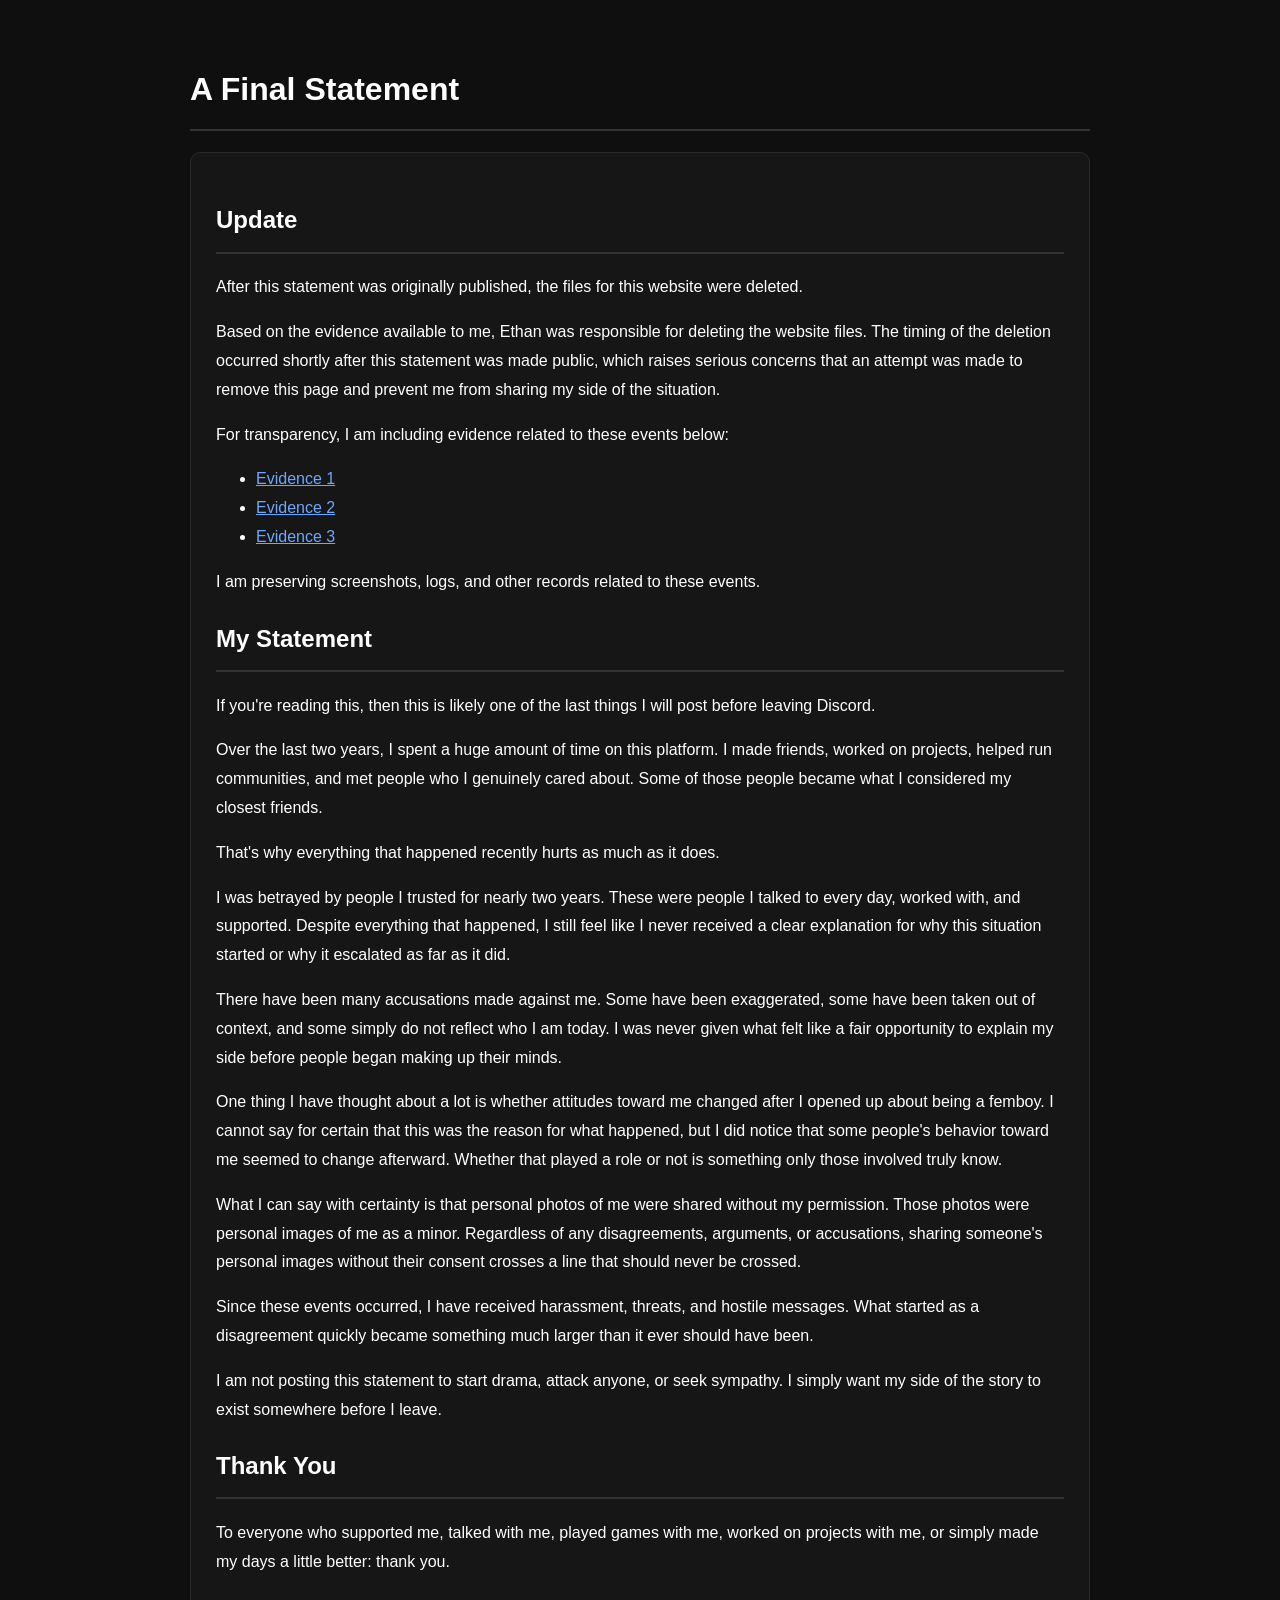
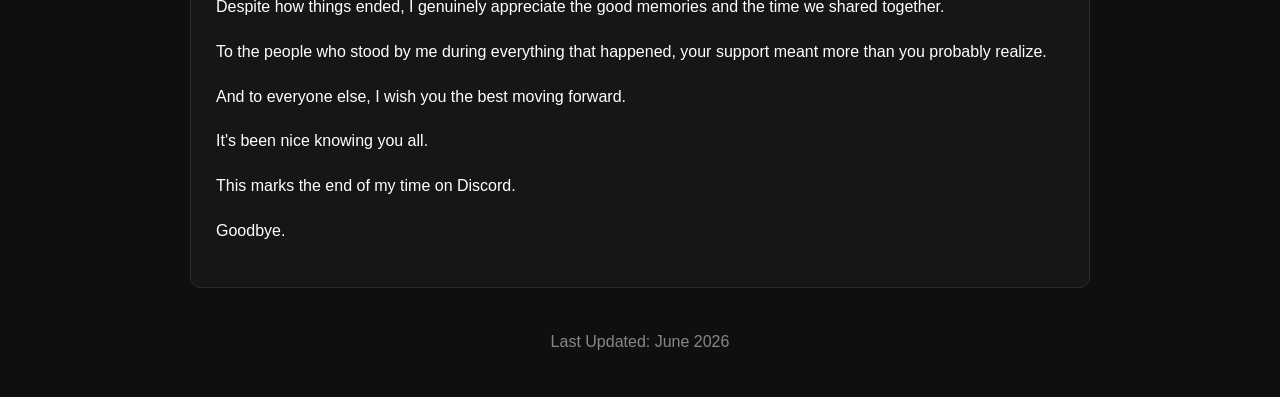
==== commit 4dc3e7a3: "Update index.html" ====
--- a/index.html
+++ b/index.html
@@ -55,7 +55,7 @@
 </p>
 
 <p>
-Based on the evidence available to me, the server owner, Ethan, was responsible for deleting the website files. The timing of the deletion occurred shortly after this statement was made public, which raises serious concerns that an attempt was made to remove this page and prevent me from sharing my side of the situation.
+Based on the evidence available to me, Ethan was responsible for deleting the website files. The timing of the deletion occurred shortly after this statement was made public, which raises serious concerns that an attempt was made to remove this page and prevent me from sharing my side of the situation.
 </p>
 
 <p>
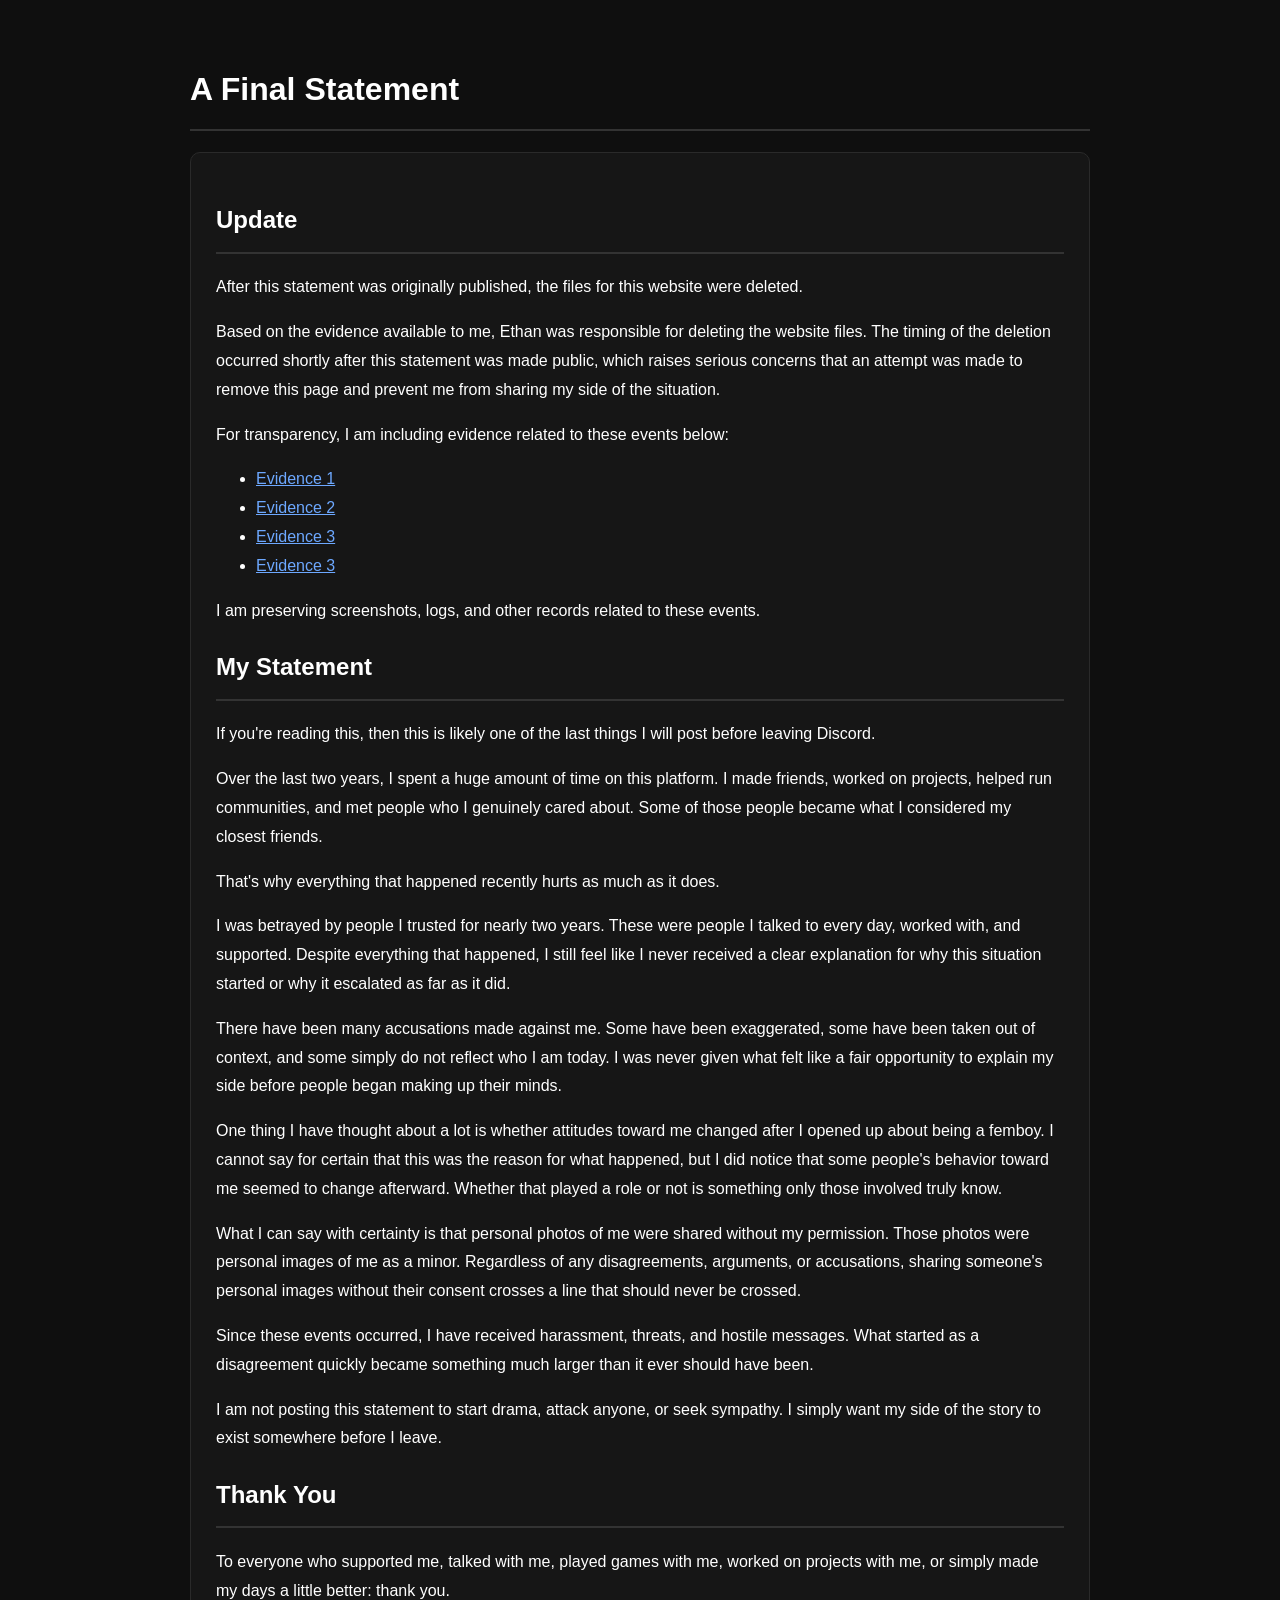
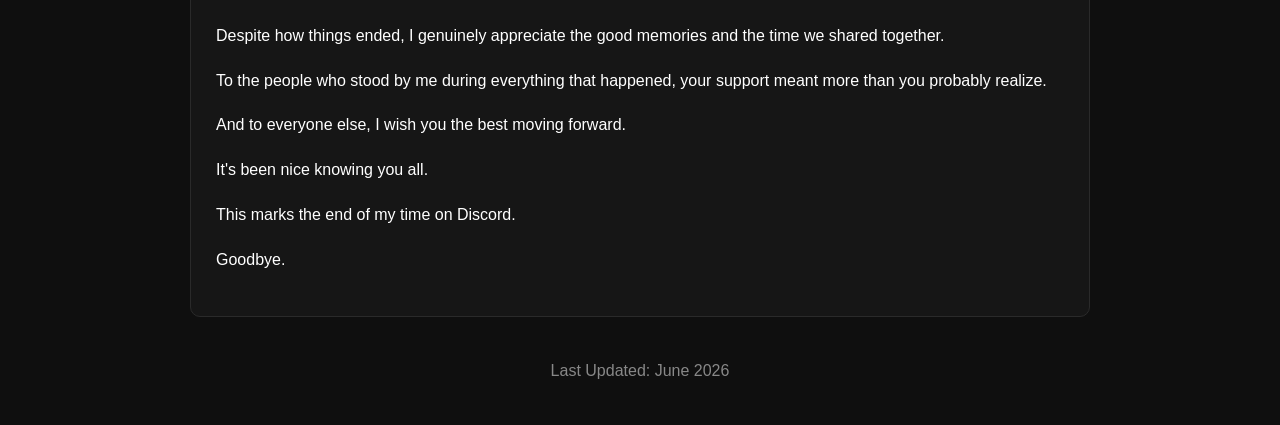
==== commit da5f485f: "Update index.html" ====
--- a/index.html
+++ b/index.html
@@ -63,9 +63,11 @@
 </p>
 
 <ul>
-<li><a href="IMAGE_LINK_1">Evidence 1</a></li>
-<li><a href="IMAGE_LINK_2">Evidence 2</a></li>
-<li><a href="IMAGE_LINK_3">Evidence 3</a></li>
+<li><a href="https://ethansutilities.xyz/Ss1.png">Evidence 1</a></li>
+<li><a href="https://ethansutilities.xyz/Ss2.png">Evidence 2</a></li>
+<li><a href="https://ethansutilities.xyz/Ss3.png">Evidence 3</a></li>
+<li><a href="https://ethansutilities.xyz/Ss4.png">Evidence 3</a></li>
+
 </ul>
 
 <p>
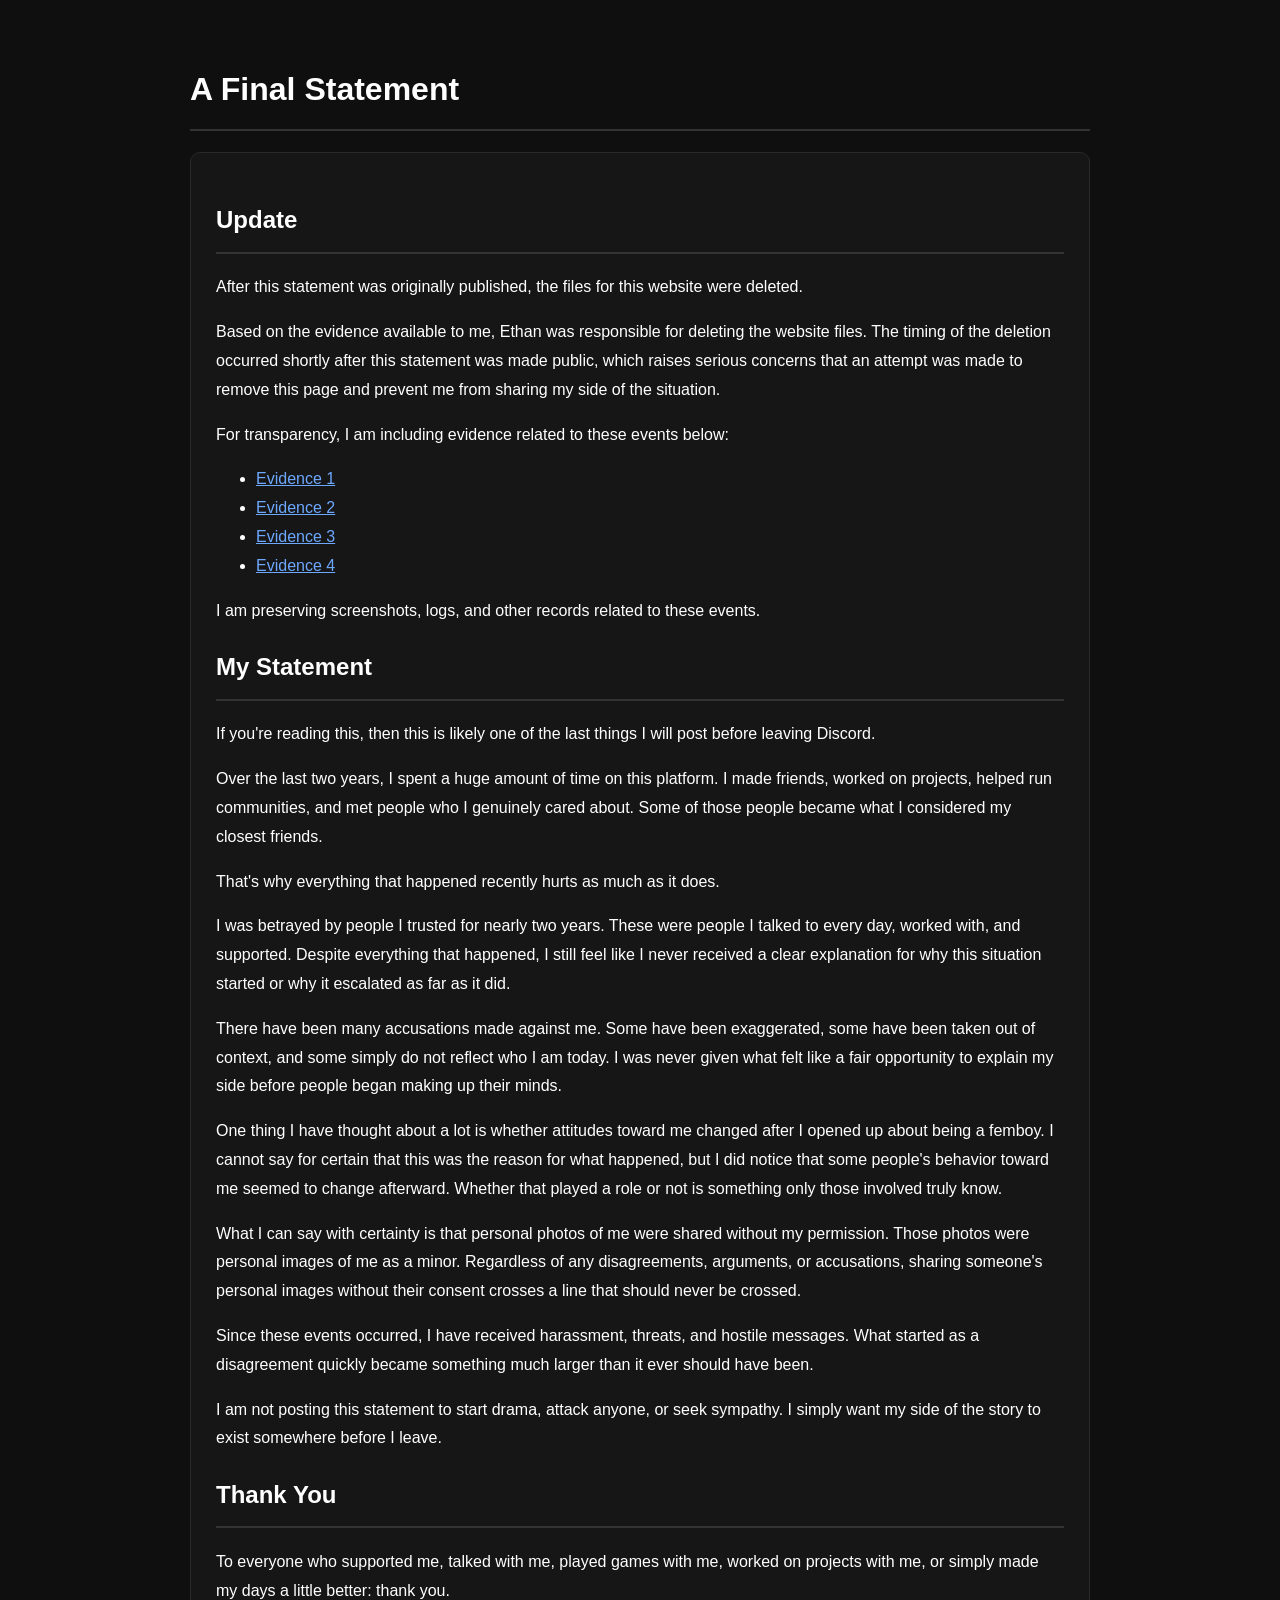
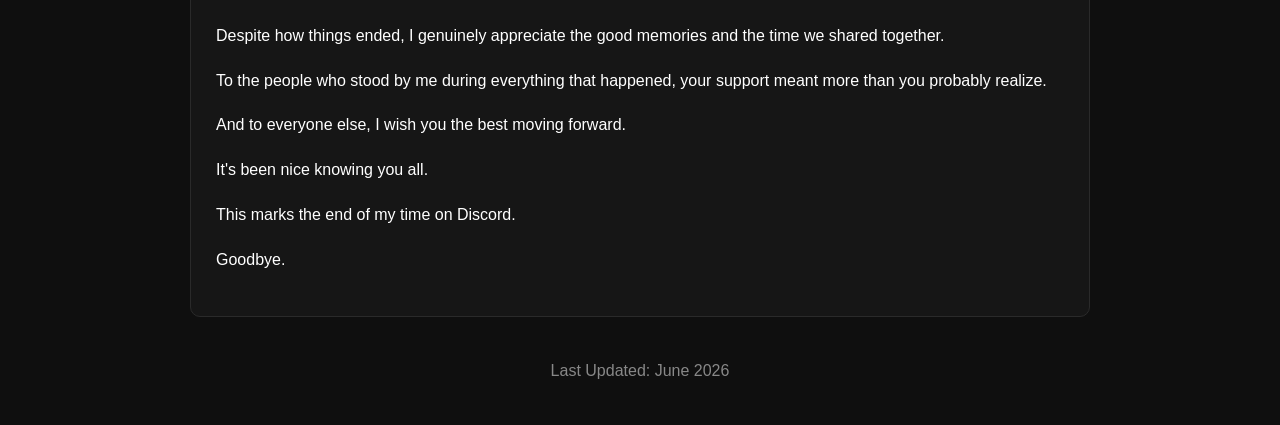
==== commit 67a167ae: "Update index.html" ====
--- a/index.html
+++ b/index.html
@@ -66,7 +66,7 @@
 <li><a href="https://ethansutilities.xyz/Ss1.png">Evidence 1</a></li>
 <li><a href="https://ethansutilities.xyz/Ss2.png">Evidence 2</a></li>
 <li><a href="https://ethansutilities.xyz/Ss3.png">Evidence 3</a></li>
-<li><a href="https://ethansutilities.xyz/Ss4.png">Evidence 3</a></li>
+<li><a href="https://ethansutilities.xyz/Ss4.png">Evidence 4</a></li>
 
 </ul>
 
